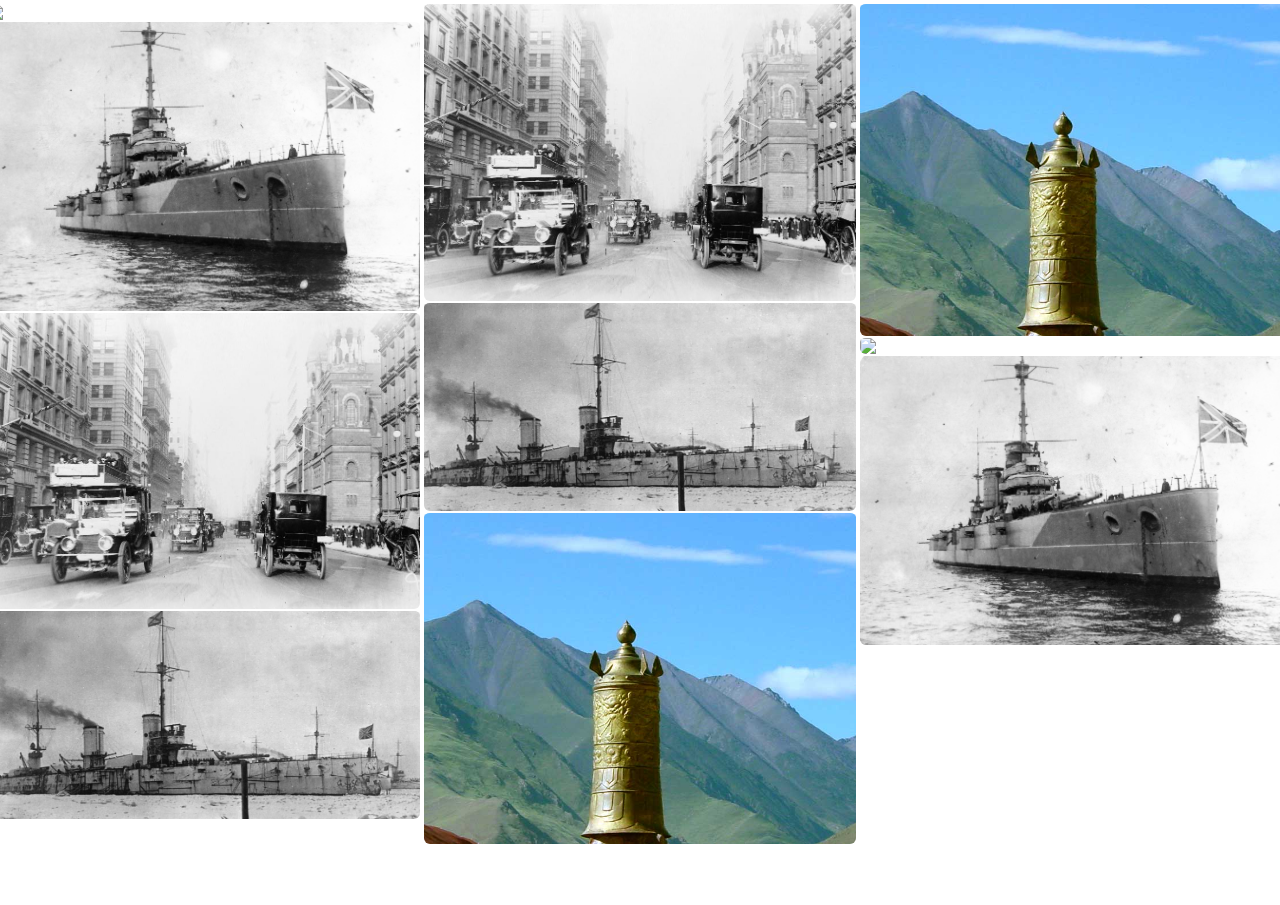
==== index.html @ 5e5f001b "add animation for title and description" ====
<!DOCTYPE html>

<html>
    <head>
        <meta http-equiv="Content-Type" content="text/html; charset=UTF-8">
        <link rel="stylesheet" href="bootstrap.min.css">
        <link rel="stylesheet" href="style.css">
    </head>
    <body>
        <div class="row album">
            <div class="col-xs-12 col-md-4 albColumn" id="0-col"></div>
            <div class="col-xs-12 col-md-4 albColumn" id="1-col"></div>
            <div class="col-xs-12 col-md-4 albColumn" id="2-col"></div>
        </div>
        
        <script src="jquery.js"></script>
        <script src="data.js"></script>
        <script src="script.js"></script>
    </body>
</html>
---- style.css ----
.albColumn{
    padding: 2px;
}

.albPhoto{
    padding-top: 2px;
    z-index: 1;
}

.albPhotoContainer{
    display: block;
}

.albPhotoContainer:hover{
    opacity: 0.8;
}

.albOver{
    background: rgba(0,0,0,0);
    position: absolute;
    padding: 20px;
    margin-top: -20%;
    z-index: 2;
    visibility: hidden;
}
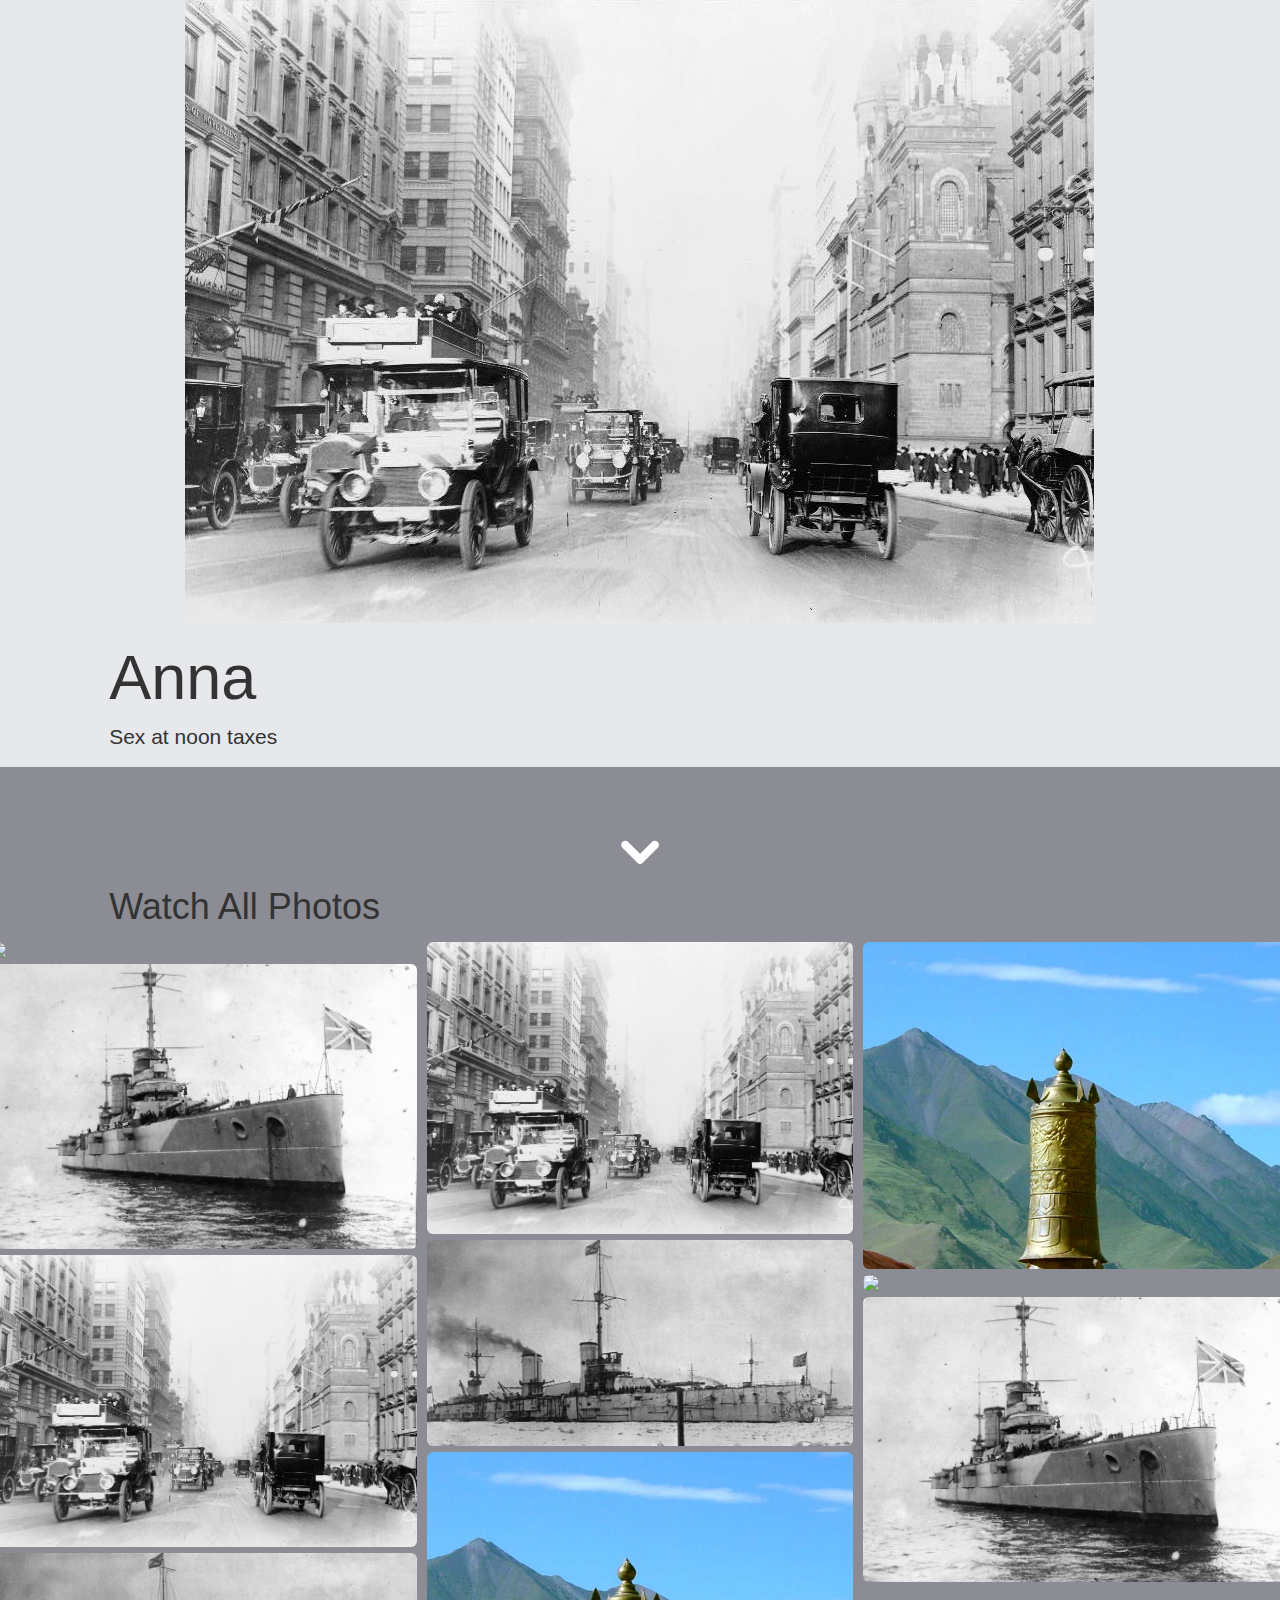
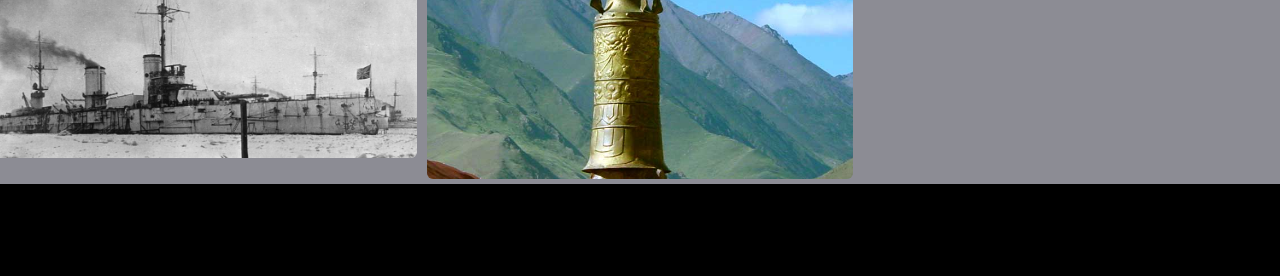
==== commit 85d90e8a: "add function that change main photo and its tile/description" ====
--- a/index.html
+++ b/index.html
@@ -7,7 +7,19 @@
         <link rel="stylesheet" href="style.css">
     </head>
     <body>
-        <div class="row album">
+        <div class="row presentationRow sstyl">
+            <div class="col-xs-12 col-md-10 col-md-offset-1" id="presentationCol"></div>
+        </div>
+         <div class="row titleRow sstyl">
+            <div class="col-xs-12 col-md-10 col-md-offset-1" id="titleCol"></div>
+        </div>
+        <div class="row othersRow dstyl">
+            <br><br><br>
+            <div class="col-xs-12 col-md-10 col-md-offset-1"><div class="arrow bounce"></div></div>
+            <div class="col-xs-12 col-md-10 col-md-offset-1" id="othersCol"></div>
+            <br>
+        </div>
+        <div class="row albumRow dstyl">
             <div class="col-xs-12 col-md-4 albColumn" id="0-col"></div>
             <div class="col-xs-12 col-md-4 albColumn" id="1-col"></div>
             <div class="col-xs-12 col-md-4 albColumn" id="2-col"></div>
--- a/style.css
+++ b/style.css
@@ -3,16 +3,14 @@
 }
 
 .albPhoto{
-    padding-top: 2px;
+    padding: 0;
     z-index: 1;
+    
 }
 
 .albPhotoContainer{
     display: block;
-}
-
-.albPhotoContainer:hover{
-    opacity: 0.8;
+    padding: 3px;
 }
 
 .albOver{
@@ -23,3 +21,61 @@
     z-index: 2;
     visibility: hidden;
 }
+
+.sstyl{
+    background: #e7e8ec;
+}
+
+.dstyl{
+    background: #8c8c94;
+}
+
+#presentationCol{
+    white-space: nowrap;  
+}
+
+#presentationCol img {
+    display:block;
+    margin:auto;
+    padding-bottom: 0;
+    margin-bottom: 0;
+}
+
+#titleCol .jumbotron {
+    padding: 0;
+    margin: 0;
+}
+
+@import "compass/css3";
+
+@include keyframes(bounce) {
+	0%, 20%, 50%, 80%, 100% {
+    @include transform(translateY(0));
+  }
+	40% {
+    @include transform(translateY(-30px));
+  }
+	60% {
+    @include transform(translateY(-15px));
+  }
+}
+
+
+body {
+  background: black;
+}
+
+.arrow {
+  bottom: 0;
+  left: 50%;
+  right: auto;
+  margin:auto;
+  width: 40px;
+  height: 40px;
+  background-image: url([data-uri]);
+  background-size: contain;
+}
+
+.bounce {
+  @include animation(bounce 2s infinite);
+}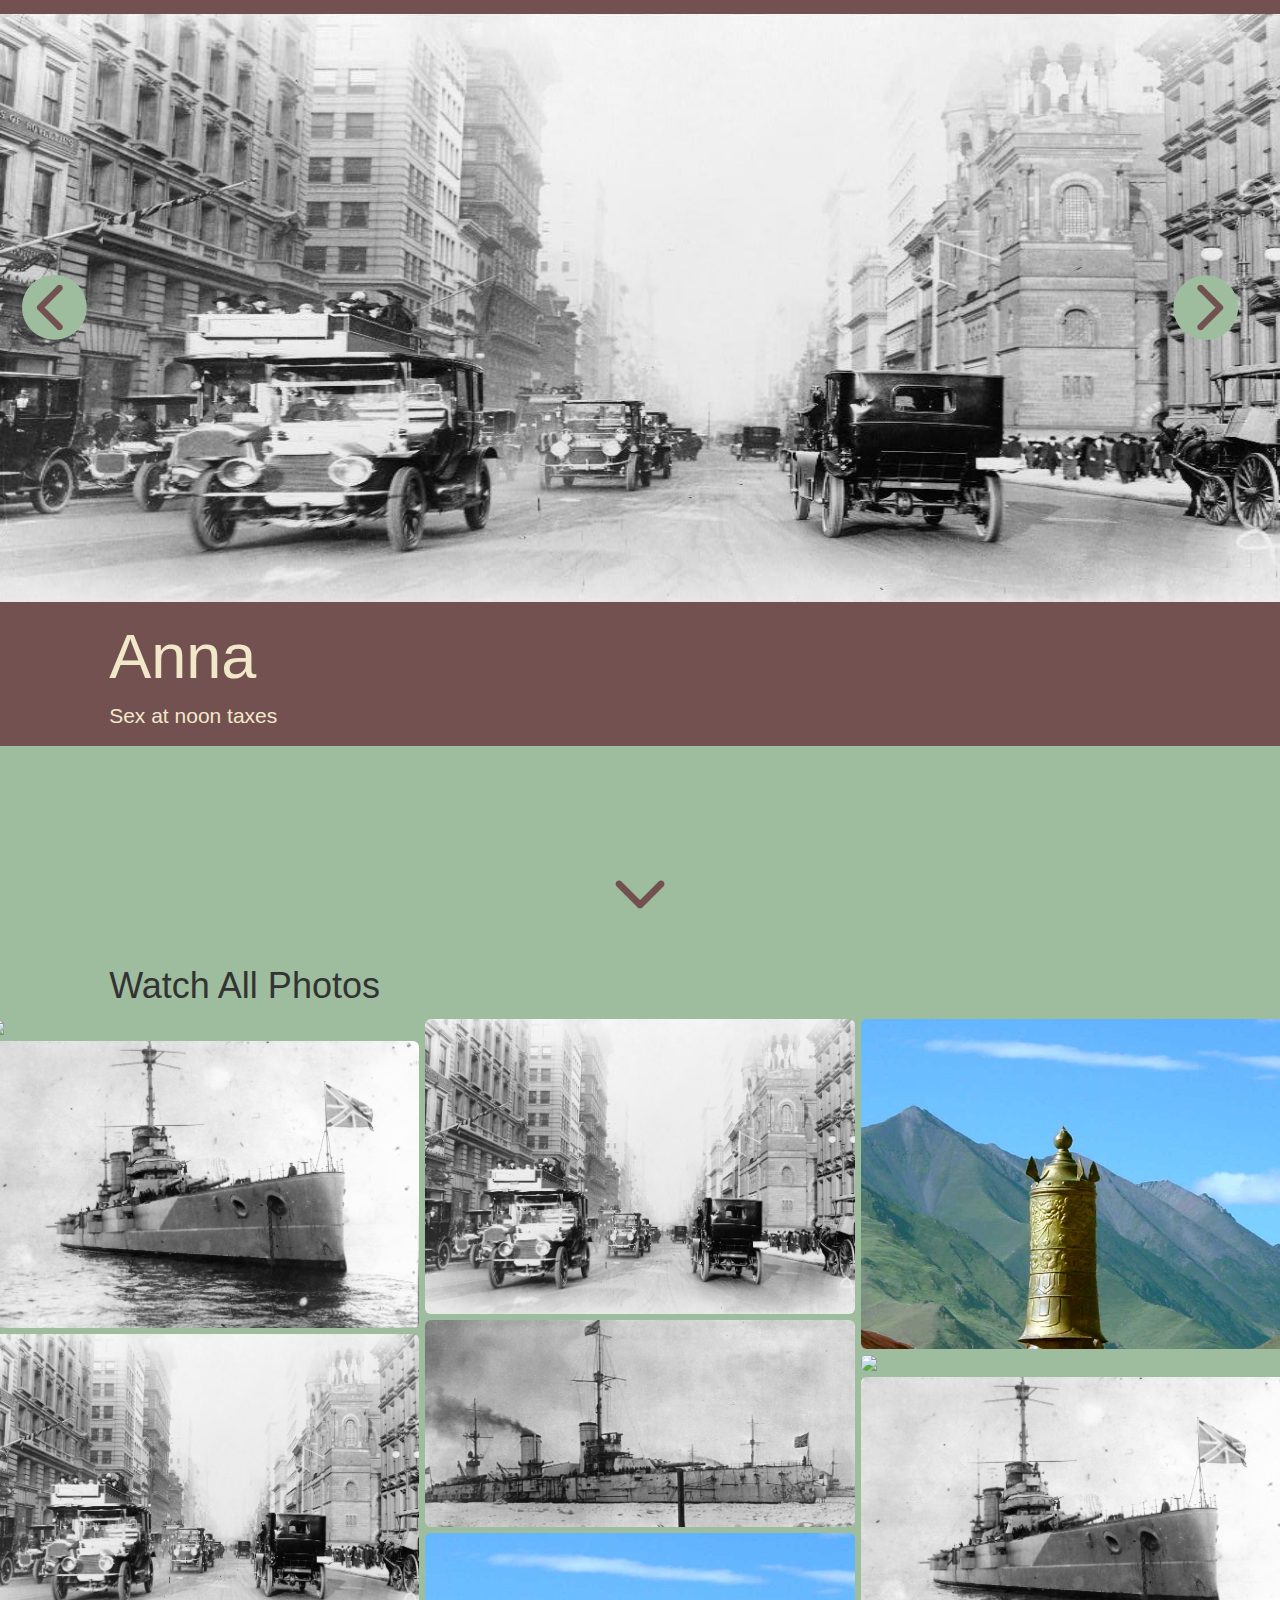
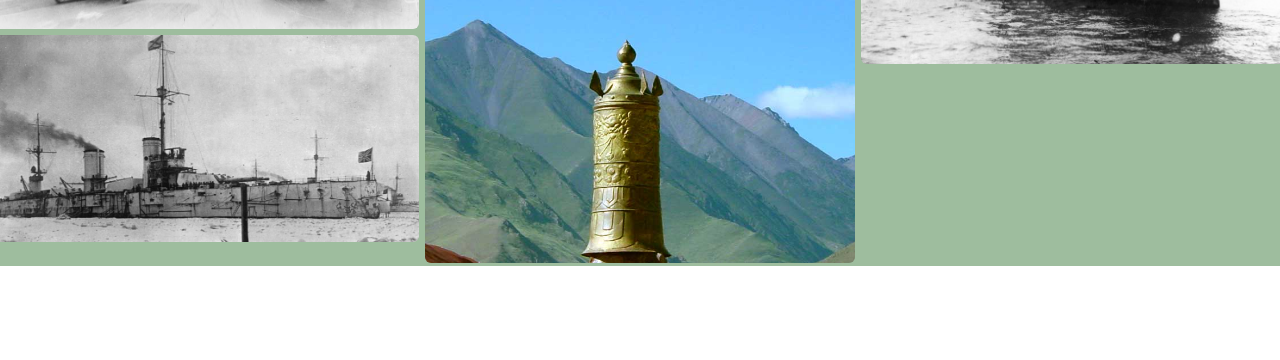
==== commit b5aa5f3b: "fix a recursive bug" ====
--- a/index.html
+++ b/index.html
@@ -8,21 +8,21 @@
     </head>
     <body>
         <div class="row presentationRow sstyl">
-            <div class="col-xs-12 col-md-10 col-md-offset-1" id="presentationCol"></div>
+            <div class="col-xs-12 col-md-12" id="presentationCol"></div>
         </div>
          <div class="row titleRow sstyl">
             <div class="col-xs-12 col-md-10 col-md-offset-1" id="titleCol"></div>
         </div>
         <div class="row othersRow dstyl">
-            <br><br><br>
-            <div class="col-xs-12 col-md-10 col-md-offset-1"><div class="arrow bounce"></div></div>
+            <br><br><br><br><br>
+            <div class="col-xs-12 col-md-10 col-md-offset-1"><div  class="bounce"></div></div>     
+            <br><br><br><br><br>
             <div class="col-xs-12 col-md-10 col-md-offset-1" id="othersCol"></div>
-            <br>
         </div>
         <div class="row albumRow dstyl">
-            <div class="col-xs-12 col-md-4 albColumn" id="0-col"></div>
-            <div class="col-xs-12 col-md-4 albColumn" id="1-col"></div>
-            <div class="col-xs-12 col-md-4 albColumn" id="2-col"></div>
+            <div class="col-xs-6 col-md-4 albColumn" id="0-col"></div>
+            <div class="col-xs-6 col-md-4 albColumn" id="1-col"></div>
+            <div class="col-xs-6 col-md-4 albColumn" id="2-col"></div>
         </div>
         
         <script src="jquery.js"></script>
--- a/style.css
+++ b/style.css
@@ -1,5 +1,5 @@
 .albColumn{
-    padding: 2px;
+    padding: 0.1px;
 }
 
 .albPhoto{
@@ -23,15 +23,18 @@
 }
 
 .sstyl{
-    background: #e7e8ec;
+    background:  	#745151;
 }
 
 .dstyl{
-    background: #8c8c94;
+    background: #9ebd9e;
 }
 
-#presentationCol{
-    white-space: nowrap;  
+#presentationCol #presenColImg{
+    min-height: 43em;
+    max-height: 43em;
+    width: 100%;
+    padding-top: 1em;
 }
 
 #presentationCol img {
@@ -44,38 +47,32 @@
 #titleCol .jumbotron {
     padding: 0;
     margin: 0;
+    color:  	#f1e8ca;
 }
 
-@import "compass/css3";
+.dirOver{
+    position: absolute;
+    background: rgb(0,0,0,0);
+    z-index: 2;
+    padding: 0;
+    vertical-align: center;
+    margin-top: -25%;
+}
 
-@include keyframes(bounce) {
-	0%, 20%, 50%, 80%, 100% {
-    @include transform(translateY(0));
-  }
-	40% {
-    @include transform(translateY(-30px));
-  }
-	60% {
-    @include transform(translateY(-15px));
-  }
+.dirArrow{
+    max-width: 60%;
+    margin: 0;
+    padding: 0;
+    vertical-align: center;
+    
 }
 
 
-body {
-  background: black;
+.bounce {
+    left: 50%;
+    right: auto;
+    margin:auto;
+    width: 70px;
+    height: 40px;
+    
 }
-
-.arrow {
-  bottom: 0;
-  left: 50%;
-  right: auto;
-  margin:auto;
-  width: 40px;
-  height: 40px;
-  background-image: url([data-uri]);
-  background-size: contain;
-}
-
-.bounce {
-  @include animation(bounce 2s infinite);
-}